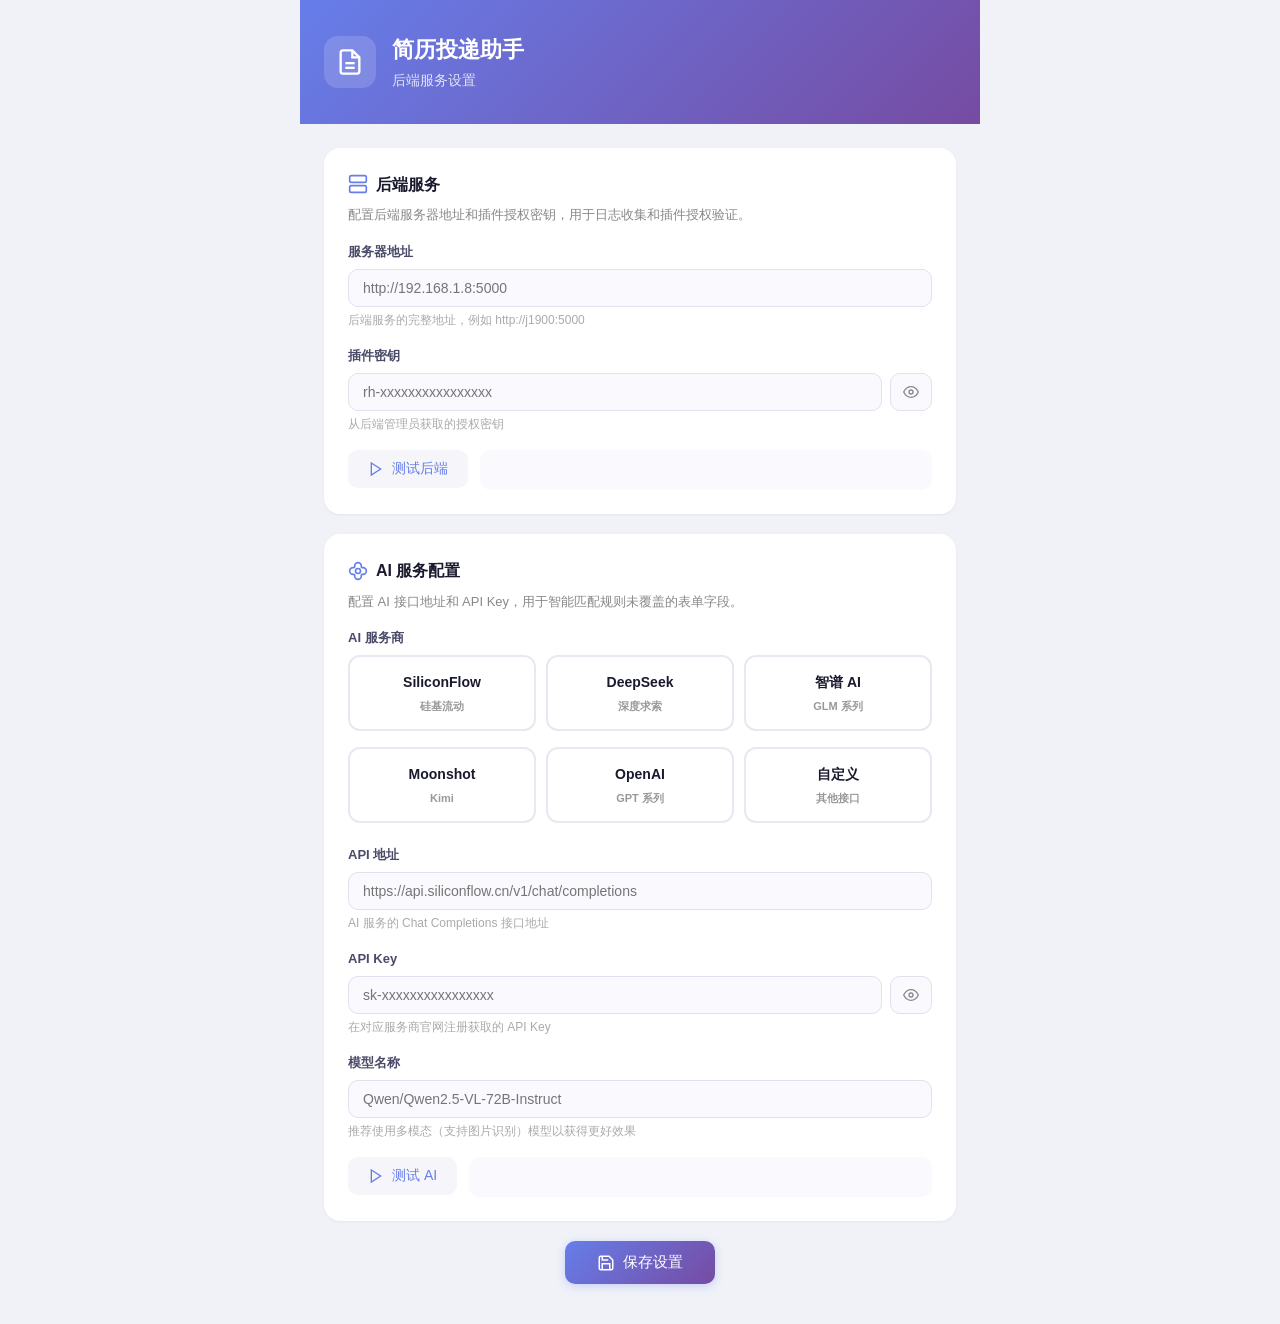
==== options/options.html @ bc8ed93c "简历投递助手 v1.1.0 - AI驱动的简历自动填写Chrome插件，新增在线简历编辑网页和Google AdSense集成 Made-with: Cursor" ====
<!DOCTYPE html>
<html lang="zh-CN">
<head>
  <meta charset="UTF-8">
  <meta name="viewport" content="width=device-width, initial-scale=1.0">
  <title>简历投递助手 - 设置</title>
  <link rel="stylesheet" href="options.css">
</head>
<body>
  <div class="container">
    <header class="page-header">
      <div class="header-inner">
        <div class="logo-area">
          <div class="logo-icon">
            <svg width="28" height="28" viewBox="0 0 24 24" fill="none" stroke="white" stroke-width="2">
              <path d="M14 2H6a2 2 0 00-2 2v16a2 2 0 002 2h12a2 2 0 002-2V8z"/>
              <polyline points="14,2 14,8 20,8"/>
              <line x1="16" y1="13" x2="8" y2="13"/>
              <line x1="16" y1="17" x2="8" y2="17"/>
            </svg>
          </div>
          <div>
            <h1>简历投递助手</h1>
            <p class="subtitle">后端服务设置</p>
          </div>
        </div>
      </div>
    </header>

    <main class="main">
      <div class="card">
        <h2 class="card-title">
          <svg width="20" height="20" viewBox="0 0 24 24" fill="none" stroke="currentColor" stroke-width="2">
            <rect x="2" y="2" width="20" height="8" rx="2" ry="2"/>
            <rect x="2" y="14" width="20" height="8" rx="2" ry="2"/>
            <line x1="6" y1="6" x2="6.01" y2="6"/>
            <line x1="6" y1="18" x2="6.01" y2="18"/>
          </svg>
          后端服务
        </h2>
        <p class="card-desc">配置后端服务器地址和插件授权密钥，用于日志收集和插件授权验证。</p>

        <div class="form-group">
          <label for="serverUrl">服务器地址</label>
          <input type="url" id="serverUrl" placeholder="http://192.168.1.8:5000">
          <span class="form-hint">后端服务的完整地址，例如 http://j1900:5000</span>
        </div>

        <div class="form-group">
          <label for="pluginKey">插件密钥</label>
          <div class="input-with-action">
            <input type="password" id="pluginKey" placeholder="rh-xxxxxxxxxxxxxxxx">
            <button class="btn-toggle-pwd" id="btn-toggle-key" title="显示/隐藏">
              <svg width="16" height="16" viewBox="0 0 24 24" fill="none" stroke="currentColor" stroke-width="2">
                <path d="M1 12s4-8 11-8 11 8 11 8-4 8-11 8-11-8-11-8z"/>
                <circle cx="12" cy="12" r="3"/>
              </svg>
            </button>
          </div>
          <span class="form-hint">从后端管理员获取的授权密钥</span>
        </div>

        <div class="test-area">
          <button class="btn btn-test" id="btn-test-backend">
            <svg width="16" height="16" viewBox="0 0 24 24" fill="none" stroke="currentColor" stroke-width="2">
              <polygon points="5 3 19 12 5 21 5 3"/>
            </svg>
            测试后端
          </button>
          <div class="test-result" id="backend-result"></div>
        </div>
      </div>

      <div class="card">
        <h2 class="card-title">
          <svg width="20" height="20" viewBox="0 0 24 24" fill="none" stroke="currentColor" stroke-width="2">
            <path d="M12 2a4 4 0 014 4v1a1 1 0 001 1h1a4 4 0 010 8h-1a1 1 0 00-1 1v1a4 4 0 01-8 0v-1a1 1 0 00-1-1H6a4 4 0 010-8h1a1 1 0 001-1V6a4 4 0 014-4z"/>
            <circle cx="12" cy="12" r="3"/>
          </svg>
          AI 服务配置
        </h2>
        <p class="card-desc">配置 AI 接口地址和 API Key，用于智能匹配规则未覆盖的表单字段。</p>

        <div class="form-group">
          <label>AI 服务商</label>
          <div class="provider-grid">
            <label class="provider-option">
              <input type="radio" name="aiProvider" value="siliconflow">
              <div class="provider-card">
                <div class="provider-name">SiliconFlow</div>
                <div class="provider-desc">硅基流动</div>
              </div>
            </label>
            <label class="provider-option">
              <input type="radio" name="aiProvider" value="deepseek">
              <div class="provider-card">
                <div class="provider-name">DeepSeek</div>
                <div class="provider-desc">深度求索</div>
              </div>
            </label>
            <label class="provider-option">
              <input type="radio" name="aiProvider" value="zhipu">
              <div class="provider-card">
                <div class="provider-name">智谱 AI</div>
                <div class="provider-desc">GLM 系列</div>
              </div>
            </label>
            <label class="provider-option">
              <input type="radio" name="aiProvider" value="moonshot">
              <div class="provider-card">
                <div class="provider-name">Moonshot</div>
                <div class="provider-desc">Kimi</div>
              </div>
            </label>
            <label class="provider-option">
              <input type="radio" name="aiProvider" value="openai">
              <div class="provider-card">
                <div class="provider-name">OpenAI</div>
                <div class="provider-desc">GPT 系列</div>
              </div>
            </label>
            <label class="provider-option">
              <input type="radio" name="aiProvider" value="custom">
              <div class="provider-card">
                <div class="provider-name">自定义</div>
                <div class="provider-desc">其他接口</div>
              </div>
            </label>
          </div>
        </div>

        <div class="form-group">
          <label for="aiEndpoint">API 地址</label>
          <input type="url" id="aiEndpoint" placeholder="https://api.siliconflow.cn/v1/chat/completions">
          <span class="form-hint">AI 服务的 Chat Completions 接口地址</span>
        </div>

        <div class="form-group">
          <label for="aiApiKey">API Key</label>
          <div class="input-with-action">
            <input type="password" id="aiApiKey" placeholder="sk-xxxxxxxxxxxxxxxx">
            <button class="btn-toggle-pwd" id="btn-toggle-ai-key" title="显示/隐藏">
              <svg width="16" height="16" viewBox="0 0 24 24" fill="none" stroke="currentColor" stroke-width="2">
                <path d="M1 12s4-8 11-8 11 8 11 8-4 8-11 8-11-8-11-8z"/>
                <circle cx="12" cy="12" r="3"/>
              </svg>
            </button>
          </div>
          <span class="form-hint">在对应服务商官网注册获取的 API Key</span>
        </div>

        <div class="form-group">
          <label for="aiModel">模型名称</label>
          <input type="text" id="aiModel" placeholder="Qwen/Qwen2.5-VL-72B-Instruct">
          <span class="form-hint">推荐使用多模态（支持图片识别）模型以获得更好效果</span>
        </div>

        <div class="test-area">
          <button class="btn btn-test" id="btn-test-ai">
            <svg width="16" height="16" viewBox="0 0 24 24" fill="none" stroke="currentColor" stroke-width="2">
              <polygon points="5 3 19 12 5 21 5 3"/>
            </svg>
            测试 AI
          </button>
          <div class="test-result" id="ai-result"></div>
        </div>
      </div>

      <div class="actions">
        <button class="btn btn-primary btn-lg" id="btn-save">
          <svg width="18" height="18" viewBox="0 0 24 24" fill="none" stroke="currentColor" stroke-width="2">
            <path d="M19 21H5a2 2 0 01-2-2V5a2 2 0 012-2h11l5 5v11a2 2 0 01-2 2z"/>
            <polyline points="17,21 17,13 7,13 7,21"/>
            <polyline points="7,3 7,8 15,8"/>
          </svg>
          保存设置
        </button>
      </div>
    </main>

    <div id="toast" class="toast"></div>
  </div>

  <script src="options.js"></script>
</body>
</html>
---- options/options.css ----
* {
  margin: 0;
  padding: 0;
  box-sizing: border-box;
}

body {
  font-family: -apple-system, BlinkMacSystemFont, "Segoe UI", "PingFang SC", "Hiragino Sans GB", "Microsoft YaHei", sans-serif;
  background: #f0f2f8;
  color: #1a1a2e;
  line-height: 1.6;
}

.container {
  max-width: 680px;
  margin: 0 auto;
  padding-bottom: 40px;
}

/* 页面头部 */
.page-header {
  background: linear-gradient(135deg, #667eea 0%, #764ba2 100%);
  padding: 32px 0;
  margin-bottom: 24px;
}

.header-inner {
  max-width: 680px;
  margin: 0 auto;
  padding: 0 24px;
}

.logo-area {
  display: flex;
  align-items: center;
  gap: 16px;
}

.logo-icon {
  width: 52px;
  height: 52px;
  background: rgba(255, 255, 255, 0.15);
  border-radius: 14px;
  display: flex;
  align-items: center;
  justify-content: center;
}

.page-header h1 {
  color: #fff;
  font-size: 22px;
  font-weight: 700;
}

.subtitle {
  color: rgba(255, 255, 255, 0.8);
  font-size: 14px;
  margin-top: 2px;
}

/* 卡片 */
.card {
  background: #fff;
  border-radius: 16px;
  padding: 24px;
  margin: 0 24px 20px;
  box-shadow: 0 1px 3px rgba(0, 0, 0, 0.05);
}

.card-title {
  font-size: 16px;
  font-weight: 600;
  color: #1a1a2e;
  display: flex;
  align-items: center;
  gap: 8px;
  margin-bottom: 8px;
}

.card-title svg {
  color: #667eea;
}

.card-desc {
  font-size: 13px;
  color: #888;
  margin-bottom: 16px;
}

/* 服务商选择 */
.provider-grid {
  display: grid;
  grid-template-columns: repeat(3, 1fr);
  gap: 10px;
}

.provider-option {
  cursor: pointer;
}

.provider-option input[type="radio"] {
  display: none;
}

.provider-card {
  padding: 14px 12px;
  border: 2px solid #e8e8f0;
  border-radius: 12px;
  text-align: center;
  transition: all 0.2s;
}

.provider-card:hover {
  border-color: #c0c0e0;
}

.provider-option input:checked + .provider-card {
  border-color: #667eea;
  background: rgba(102, 126, 234, 0.04);
  box-shadow: 0 0 0 3px rgba(102, 126, 234, 0.1);
}

.provider-name {
  font-size: 14px;
  font-weight: 600;
  color: #1a1a2e;
}

.provider-desc {
  font-size: 11px;
  color: #999;
  margin-top: 4px;
}

/* 表单 */
.form-group {
  margin-bottom: 16px;
}

.form-group label {
  display: block;
  font-size: 13px;
  font-weight: 600;
  color: #4a4a6a;
  margin-bottom: 6px;
}

.form-group input,
.form-group select {
  width: 100%;
  padding: 10px 14px;
  border: 1.5px solid #e0e0ee;
  border-radius: 10px;
  font-size: 14px;
  color: #1a1a2e;
  background: #fafafe;
  transition: border-color 0.2s, box-shadow 0.2s;
  font-family: inherit;
}

.form-group input:focus {
  outline: none;
  border-color: #667eea;
  box-shadow: 0 0 0 3px rgba(102, 126, 234, 0.1);
  background: #fff;
}

.form-hint {
  display: block;
  font-size: 12px;
  color: #aaa;
  margin-top: 4px;
}

.form-row {
  display: flex;
  gap: 16px;
}

.form-row .form-group {
  flex: 1;
}

.input-with-action {
  display: flex;
  gap: 8px;
}

.input-with-action input {
  flex: 1;
}

.btn-toggle-pwd {
  width: 42px;
  border: 1.5px solid #e0e0ee;
  border-radius: 10px;
  background: #fafafe;
  cursor: pointer;
  display: flex;
  align-items: center;
  justify-content: center;
  color: #888;
  transition: all 0.2s;
}

.btn-toggle-pwd:hover {
  border-color: #667eea;
  color: #667eea;
}

/* 测试区域 */
.test-area {
  display: flex;
  align-items: flex-start;
  gap: 12px;
}

.test-result {
  flex: 1;
  padding: 10px 14px;
  background: #fafafe;
  border-radius: 10px;
  font-size: 13px;
  color: #666;
  min-height: 40px;
  display: flex;
  align-items: center;
}

.test-result.success {
  background: #f0faf4;
  color: #27ae60;
}

.test-result.error {
  background: #fef5f5;
  color: #e74c3c;
}

/* 按钮 */
.btn {
  display: inline-flex;
  align-items: center;
  justify-content: center;
  gap: 8px;
  padding: 10px 20px;
  border: none;
  border-radius: 10px;
  font-size: 14px;
  font-weight: 500;
  cursor: pointer;
  transition: all 0.2s;
  font-family: inherit;
}

.btn-test {
  background: #f5f5fa;
  color: #667eea;
  white-space: nowrap;
}

.btn-test:hover {
  background: #ebebf5;
}

.btn-primary {
  background: linear-gradient(135deg, #667eea 0%, #764ba2 100%);
  color: #fff;
  box-shadow: 0 2px 8px rgba(102, 126, 234, 0.3);
}

.btn-primary:hover {
  box-shadow: 0 4px 16px rgba(102, 126, 234, 0.5);
  transform: translateY(-1px);
}

.btn-lg {
  padding: 12px 32px;
  font-size: 15px;
}

/* 操作区域 */
.actions {
  text-align: center;
  margin: 8px 24px 0;
}

/* Toast */
.toast {
  position: fixed;
  top: 24px;
  left: 50%;
  transform: translateX(-50%) translateY(-20px);
  background: #1a1a2e;
  color: #fff;
  padding: 12px 24px;
  border-radius: 12px;
  font-size: 14px;
  opacity: 0;
  pointer-events: none;
  transition: all 0.3s ease;
  z-index: 1000;
}

.toast.show {
  opacity: 1;
  transform: translateX(-50%) translateY(0);
}

.toast.success {
  background: linear-gradient(135deg, #2ecc71, #27ae60);
}

.toast.error {
  background: linear-gradient(135deg, #e74c3c, #c0392b);
}

/* 加载状态 */
.btn.loading {
  opacity: 0.7;
  pointer-events: none;
}

.btn.loading::after {
  content: '';
  display: inline-block;
  width: 14px;
  height: 14px;
  border: 2px solid rgba(255, 255, 255, 0.3);
  border-top-color: #fff;
  border-radius: 50%;
  animation: spin 0.8s linear infinite;
  margin-left: 8px;
}

@keyframes spin {
  to { transform: rotate(360deg); }
}
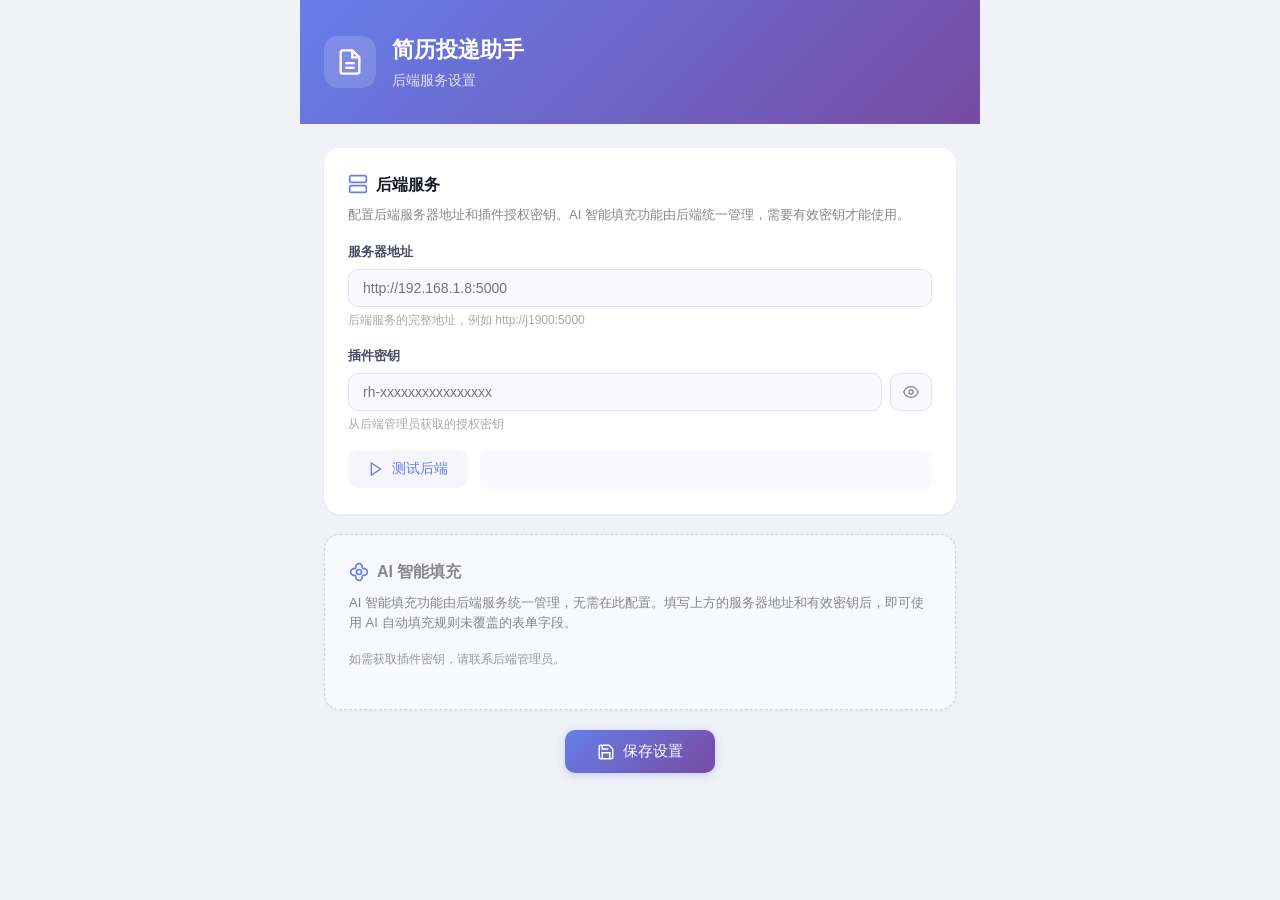
==== commit 4e3f699d: "移除设置页面中的AI配置，AI由后端统一管理 Made-with: Cursor" ====
--- a/options/options.html
+++ b/options/options.html
@@ -38,7 +38,7 @@
           </svg>
           后端服务
         </h2>
-        <p class="card-desc">配置后端服务器地址和插件授权密钥，用于日志收集和插件授权验证。</p>
+        <p class="card-desc">配置后端服务器地址和插件授权密钥。AI 智能填充功能由后端统一管理，需要有效密钥才能使用。</p>
 
         <div class="form-group">
           <label for="serverUrl">服务器地址</label>
@@ -71,99 +71,16 @@
         </div>
       </div>
 
-      <div class="card">
-        <h2 class="card-title">
+      <div class="card" style="background: #f8f9fe; border: 1px dashed #d0d0e0;">
+        <h2 class="card-title" style="color: #888;">
           <svg width="20" height="20" viewBox="0 0 24 24" fill="none" stroke="currentColor" stroke-width="2">
             <path d="M12 2a4 4 0 014 4v1a1 1 0 001 1h1a4 4 0 010 8h-1a1 1 0 00-1 1v1a4 4 0 01-8 0v-1a1 1 0 00-1-1H6a4 4 0 010-8h1a1 1 0 001-1V6a4 4 0 014-4z"/>
             <circle cx="12" cy="12" r="3"/>
           </svg>
-          AI 服务配置
+          AI 智能填充
         </h2>
-        <p class="card-desc">配置 AI 接口地址和 API Key，用于智能匹配规则未覆盖的表单字段。</p>
-
-        <div class="form-group">
-          <label>AI 服务商</label>
-          <div class="provider-grid">
-            <label class="provider-option">
-              <input type="radio" name="aiProvider" value="siliconflow">
-              <div class="provider-card">
-                <div class="provider-name">SiliconFlow</div>
-                <div class="provider-desc">硅基流动</div>
-              </div>
-            </label>
-            <label class="provider-option">
-              <input type="radio" name="aiProvider" value="deepseek">
-              <div class="provider-card">
-                <div class="provider-name">DeepSeek</div>
-                <div class="provider-desc">深度求索</div>
-              </div>
-            </label>
-            <label class="provider-option">
-              <input type="radio" name="aiProvider" value="zhipu">
-              <div class="provider-card">
-                <div class="provider-name">智谱 AI</div>
-                <div class="provider-desc">GLM 系列</div>
-              </div>
-            </label>
-            <label class="provider-option">
-              <input type="radio" name="aiProvider" value="moonshot">
-              <div class="provider-card">
-                <div class="provider-name">Moonshot</div>
-                <div class="provider-desc">Kimi</div>
-              </div>
-            </label>
-            <label class="provider-option">
-              <input type="radio" name="aiProvider" value="openai">
-              <div class="provider-card">
-                <div class="provider-name">OpenAI</div>
-                <div class="provider-desc">GPT 系列</div>
-              </div>
-            </label>
-            <label class="provider-option">
-              <input type="radio" name="aiProvider" value="custom">
-              <div class="provider-card">
-                <div class="provider-name">自定义</div>
-                <div class="provider-desc">其他接口</div>
-              </div>
-            </label>
-          </div>
-        </div>
-
-        <div class="form-group">
-          <label for="aiEndpoint">API 地址</label>
-          <input type="url" id="aiEndpoint" placeholder="https://api.siliconflow.cn/v1/chat/completions">
-          <span class="form-hint">AI 服务的 Chat Completions 接口地址</span>
-        </div>
-
-        <div class="form-group">
-          <label for="aiApiKey">API Key</label>
-          <div class="input-with-action">
-            <input type="password" id="aiApiKey" placeholder="sk-xxxxxxxxxxxxxxxx">
-            <button class="btn-toggle-pwd" id="btn-toggle-ai-key" title="显示/隐藏">
-              <svg width="16" height="16" viewBox="0 0 24 24" fill="none" stroke="currentColor" stroke-width="2">
-                <path d="M1 12s4-8 11-8 11 8 11 8-4 8-11 8-11-8-11-8z"/>
-                <circle cx="12" cy="12" r="3"/>
-              </svg>
-            </button>
-          </div>
-          <span class="form-hint">在对应服务商官网注册获取的 API Key</span>
-        </div>
-
-        <div class="form-group">
-          <label for="aiModel">模型名称</label>
-          <input type="text" id="aiModel" placeholder="Qwen/Qwen2.5-VL-72B-Instruct">
-          <span class="form-hint">推荐使用多模态（支持图片识别）模型以获得更好效果</span>
-        </div>
-
-        <div class="test-area">
-          <button class="btn btn-test" id="btn-test-ai">
-            <svg width="16" height="16" viewBox="0 0 24 24" fill="none" stroke="currentColor" stroke-width="2">
-              <polygon points="5 3 19 12 5 21 5 3"/>
-            </svg>
-            测试 AI
-          </button>
-          <div class="test-result" id="ai-result"></div>
-        </div>
+        <p class="card-desc">AI 智能填充功能由后端服务统一管理，无需在此配置。填写上方的服务器地址和有效密钥后，即可使用 AI 自动填充规则未覆盖的表单字段。</p>
+        <p class="card-desc" style="margin-top: 8px; color: #999; font-size: 12px;">如需获取插件密钥，请联系后端管理员。</p>
       </div>
 
       <div class="actions">
